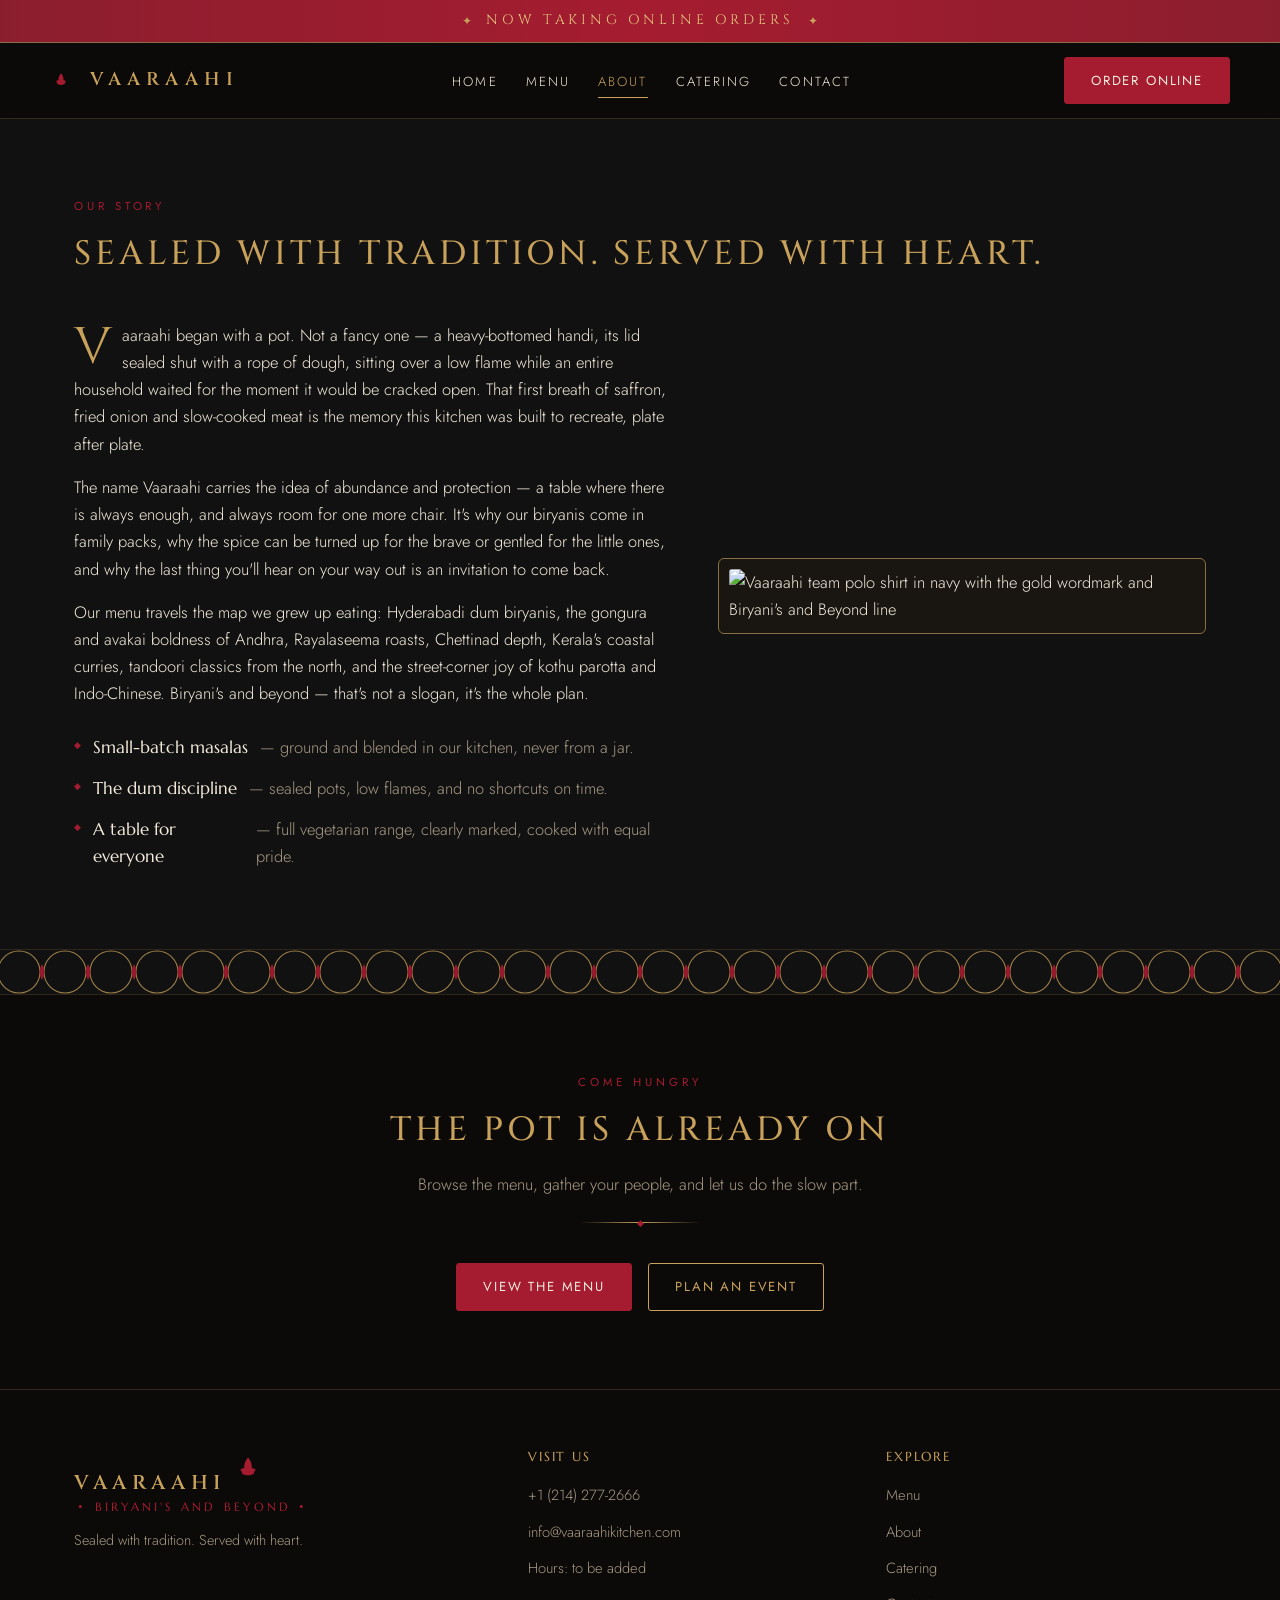
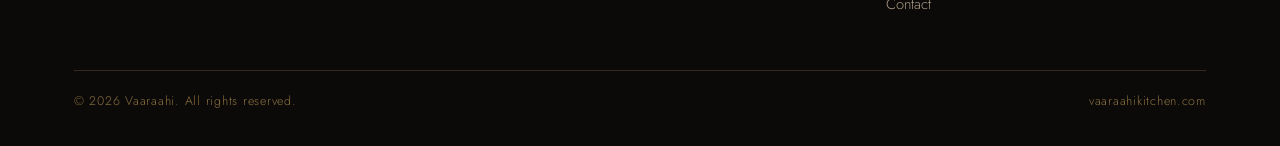
==== about.html @ 6d5eeed3 "Add Toast online ordering, new phone number, and contact map - Point Order Online button, hero CTA a" ====
<!DOCTYPE html>
<html lang="en">
<head>
<meta charset="UTF-8">
<meta name="viewport" content="width=device-width, initial-scale=1.0">
<title>About — Vaaraahi | Biryani's and Beyond</title>
<meta name="description" content="The story behind Vaaraahi — a kitchen built on dum biryani tradition, Andhra flavors, and the belief that no one leaves a good table hungry.">
<link rel="preconnect" href="https://fonts.googleapis.com">
<link rel="preconnect" href="https://fonts.gstatic.com" crossorigin>
<link href="https://fonts.googleapis.com/css2?family=Cinzel:wght@500;600&family=Marcellus&family=Jost:wght@300;400;500&display=swap" rel="stylesheet">
<link rel="stylesheet" href="css/styles.css">
<link rel="icon" href="data:image/svg+xml,%3Csvg xmlns='http://www.w3.org/2000/svg' viewBox='0 0 40 40'%3E%3Crect width='40' height='40' fill='%23111111'/%3E%3Ctext x='20' y='28' text-anchor='middle' fill='%23C8A15A' font-family='Georgia' font-size='24'%3EV%3C/text%3E%3C/svg%3E">
</head>
<body>

<div class="opening-banner" role="status">
  <div class="wrap">
    <span class="ob-mark" aria-hidden="true">&#10022;</span>
    <a class="ob-text" href="https://order.toasttab.com/online/vaaraahi-biryanis-and-beyond-2550-preston-road" target="_blank" rel="noopener">Now Taking Online Orders</a>
    <span class="ob-mark" aria-hidden="true">&#10022;</span>
  </div>
</div>

<header class="site-header">
  <div class="wrap nav">
    <a class="brand wordmark" href="index.html" aria-label="Vaaraahi home">
      <svg class="tri" viewBox="0 0 40 36" aria-hidden="true"><g fill="#A51C30" transform="translate(20,20)">
        <path d="M0,-16 C6,-9 6,-2 0,4 C-6,-2 -6,-9 0,-16Z"/>
        <path d="M-7,-4 C1,-6 6,-1 7,6 C-1,8 -6,3 -7,-4Z" transform="rotate(-52)"/>
        <path d="M7,-4 C-1,-6 -6,-1 -7,6 C1,8 6,3 7,-4Z" transform="rotate(52)"/>
      </g></svg>
      <span class="name">Vaaraahi</span>
    </a>
    <nav aria-label="Main">
      <ul class="nav-links" id="nav-links">
        <li><a href="index.html">Home</a></li>
        <li><a href="menu.html">Menu</a></li>
        <li><a href="about.html" aria-current="page">About</a></li>
        <li><a href="catering.html">Catering</a></li>
        <li><a href="contact.html">Contact</a></li>
      </ul>
    </nav>
    <a class="btn btn-solid order-btn" href="https://order.toasttab.com/online/vaaraahi-biryanis-and-beyond-2550-preston-road" target="_blank" rel="noopener" title="Order online through Toast">Order Online</a>
    <button class="nav-toggle" aria-expanded="false" aria-controls="nav-links" aria-label="Toggle navigation">&#9776;</button>
  </div>
</header>

<main>
  <section class="section about">
    <div class="wrap">
      <p class="eyebrow">Our story</p>
      <h2>Sealed With Tradition. Served With Heart.</h2>
      <div class="about-cols">
        <div>
          <p class="drop">Vaaraahi began with a pot. Not a fancy one — a heavy-bottomed handi, its lid sealed shut with a rope of dough, sitting over a low flame while an entire household waited for the moment it would be cracked open. That first breath of saffron, fried onion and slow-cooked meat is the memory this kitchen was built to recreate, plate after plate.</p>
          <p>The name Vaaraahi carries the idea of abundance and protection — a table where there is always enough, and always room for one more chair. It's why our biryanis come in family packs, why the spice can be turned up for the brave or gentled for the little ones, and why the last thing you'll hear on your way out is an invitation to come back.</p>
          <p>Our menu travels the map we grew up eating: Hyderabadi dum biryanis, the gongura and avakai boldness of Andhra, Rayalaseema roasts, Chettinad depth, Kerala's coastal curries, tandoori classics from the north, and the street-corner joy of kothu parotta and Indo-Chinese. Biryani's and beyond — that's not a slogan, it's the whole plan.</p>
          <ul class="values">
            <li><b>Small-batch masalas</b> — ground and blended in our kitchen, never from a jar.</li>
            <li><b>The dum discipline</b> — sealed pots, low flames, and no shortcuts on time.</li>
            <li><b>A table for everyone</b> — full vegetarian range, clearly marked, cooked with equal pride.</li>
          </ul>
        </div>
        <div class="split-media">
          <img src="assets/team.jpg" alt="Vaaraahi team polo shirt in navy with the gold wordmark and Biryani's and Beyond line">
        </div>
      </div>
    </div>
  </section>

  <div class="lattice" aria-hidden="true"></div>

  <section class="section section-alt center">
    <div class="wrap">
      <p class="eyebrow">Come hungry</p>
      <h2>The Pot Is Already On</h2>
      <p class="lede">Browse the menu, gather your people, and let us do the slow part.</p>
      <div class="gold-rule" aria-hidden="true"></div>
      <div style="margin-top:34px;display:flex;gap:16px;justify-content:center;flex-wrap:wrap">
        <a class="btn btn-solid" href="menu.html">View the Menu</a>
        <a class="btn" href="catering.html">Plan an Event</a>
      </div>
    </div>
  </section>
</main>

<footer class="site-footer">
  <div class="wrap">
    <div class="footer-grid">
      <div>
        <div class="wordmark">
          <span class="name">Vaaraahi</span>
          <svg class="tri" viewBox="0 0 40 36" aria-hidden="true" width="26"><g fill="#A51C30" transform="translate(20,20)">
            <path d="M0,-16 C6,-9 6,-2 0,4 C-6,-2 -6,-9 0,-16Z"/>
            <path d="M-7,-4 C1,-6 6,-1 7,6 C-1,8 -6,3 -7,-4Z" transform="rotate(-52)"/>
            <path d="M7,-4 C-1,-6 -6,-1 -7,6 C1,8 6,3 7,-4Z" transform="rotate(52)"/>
          </g></svg>
          <div class="tag">Biryani's and Beyond</div>
        </div>
        <p class="tagline-sm">Sealed with tradition. Served with heart.</p>
      </div>
      <div>
        <h4>Visit Us</h4>
        <ul>
          <li><a href="tel:+12142772666">+1 (214) 277-2666</a></li>
          <li><a href="mailto:info@vaaraahikitchen.com">info@vaaraahikitchen.com</a></li>
          <li><span>Hours: to be added</span></li>
        </ul>
      </div>
      <div>
        <h4>Explore</h4>
        <ul>
          <li><a href="menu.html">Menu</a></li>
          <li><a href="about.html">About</a></li>
          <li><a href="catering.html">Catering</a></li>
          <li><a href="contact.html">Contact</a></li>
        </ul>
      </div>
    </div>
    <div class="footer-base">
      <span>&copy; 2026 Vaaraahi. All rights reserved.</span>
      <span>vaaraahikitchen.com</span>
    </div>
  </div>
</footer>

<script src="js/data.js"></script>
<script src="js/images.js"></script>
<script src="js/app.js"></script>
</body>
</html>
---- css/styles.css ----
/* ============================================================
   VAARAAHI — Biryani's and Beyond
   Theme drawn from brand signage:
   Gold #C8A15A · Burgundy #A51C30 · Black #111111
   Display: Cinzel · Names: Marcellus · Body/UI: Jost
   ============================================================ */

:root {
  --black:      #111111;
  --black-deep: #0c0a08;
  --panel:      #191511;
  --panel-2:    #201a14;
  --line:       #33291d;
  --gold:       #C8A15A;
  --gold-hi:    #E4C77F;
  --gold-dim:   #8a7040;
  --burgundy:   #A51C30;
  --burgundy-2: #8B1E2D;
  --cream:      #F3EADB;
  --muted:      #A79A85;
  --veg:        #2e8b40;
  --nonveg:     #a3341f;
  --radius:     10px;
  --wrap:       1180px;
  --font-display: "Cinzel", "Times New Roman", serif;
  --font-name:    "Marcellus", Georgia, serif;
  --font-body:    "Jost", "Segoe UI", sans-serif;
}

* { margin: 0; padding: 0; box-sizing: border-box; }
html { scroll-behavior: smooth; }
@media (prefers-reduced-motion: reduce) {
  html { scroll-behavior: auto; }
  *, *::before, *::after { animation: none !important; transition: none !important; }
}

body {
  background: var(--black);
  color: var(--cream);
  font-family: var(--font-body);
  font-weight: 300;
  line-height: 1.65;
  font-size: 16.5px;
  -webkit-font-smoothing: antialiased;
}

img { display: block; max-width: 100%; }
a { color: var(--gold); text-decoration: none; }
a:focus-visible, button:focus-visible, input:focus-visible {
  outline: 2px solid var(--gold-hi); outline-offset: 3px;
}

.wrap { max-width: var(--wrap); margin: 0 auto; padding: 0 24px; }

/* ---------- Lattice band (from the door signage) ---------- */
.lattice {
  height: 46px;
  background-color: transparent;
  background-image: url("data:image/svg+xml,%3Csvg xmlns='http://www.w3.org/2000/svg' width='92' height='46' viewBox='0 0 92 46'%3E%3Cg fill='none' stroke='%23C8A15A' stroke-width='1.1' opacity='0.85'%3E%3Ccircle cx='23' cy='23' r='21'/%3E%3Ccircle cx='69' cy='23' r='21'/%3E%3Ccircle cx='-23' cy='23' r='21'/%3E%3Ccircle cx='115' cy='23' r='21'/%3E%3C/g%3E%3Cg fill='%23A51C30'%3E%3Cpath d='M46 15 q5 8 0 16 q-5 -8 0 -16z'/%3E%3Cpath d='M0 15 q5 8 0 16 q-5 -8 0 -16z'/%3E%3Cpath d='M92 15 q5 8 0 16 q-5 -8 0 -16z'/%3E%3C/g%3E%3C/svg%3E");
  background-repeat: repeat-x;
  background-position: center;
  border-top: 1px solid var(--line);
  border-bottom: 1px solid var(--line);
  opacity: 0.9;
}

/* ---------- Wordmark ---------- */
.wordmark { text-align: center; }
.wordmark .name {
  font-family: var(--font-display);
  font-weight: 600;
  letter-spacing: 0.34em;
  text-indent: 0.34em; /* balance tracking */
  color: var(--gold);
  text-transform: uppercase;
}
.wordmark .tri { margin: 6px auto 4px; width: 34px; }
.wordmark .tag {
  color: var(--burgundy);
  font-family: var(--font-name);
  letter-spacing: 0.28em;
  text-indent: 0.28em;
  text-transform: uppercase;
  font-size: 0.72rem;
}
.wordmark .tag::before, .wordmark .tag::after { content: " \2022  "; color: var(--burgundy); }

/* ---------- Opening soon banner ---------- */
.opening-banner {
  background: linear-gradient(90deg, var(--burgundy-2), var(--burgundy) 50%, var(--burgundy-2));
  border-bottom: 1px solid var(--gold-dim);
}
.opening-banner .wrap {
  display: flex; align-items: center; justify-content: center; gap: 14px;
  padding-top: 9px; padding-bottom: 9px;
}
.opening-banner .ob-text {
  font-family: var(--font-display);
  font-size: 0.86rem; letter-spacing: 0.28em; text-transform: uppercase;
  color: var(--gold-hi);
}
.opening-banner .ob-mark { color: var(--gold); font-size: 0.78rem; line-height: 1; }
a.ob-text { color: var(--gold-hi); border-bottom: 1px solid transparent; transition: color .2s, border-color .2s; }
a.ob-text:hover { color: #fff; border-bottom-color: var(--gold); }
@media (max-width: 760px) {
  .opening-banner .ob-text { font-size: 0.72rem; letter-spacing: 0.18em; }
  .opening-banner .wrap { gap: 10px; }
}

/* ---------- Header ---------- */
.site-header {
  position: sticky; top: 0; z-index: 50;
  background: rgba(12, 10, 8, 0.92);
  backdrop-filter: blur(10px);
  border-bottom: 1px solid var(--line);
}
.nav {
  display: flex; align-items: center; justify-content: space-between;
  padding: 14px 0; gap: 18px;
}
.nav .brand { display: flex; align-items: center; gap: 12px; }
.nav .brand .name { font-size: 1.15rem; }
.nav .brand .tri { width: 22px; margin: 0; }
.nav-links { display: flex; align-items: center; gap: 28px; list-style: none; }
.nav-links a {
  color: var(--cream); font-size: 0.82rem; letter-spacing: 0.16em;
  text-transform: uppercase; padding: 6px 0;
  border-bottom: 1px solid transparent; transition: color .2s, border-color .2s;
}
.nav-links a:hover { color: var(--gold-hi); }
.nav-links a[aria-current="page"] { color: var(--gold); border-bottom-color: var(--gold); }
.btn {
  display: inline-block; font-family: var(--font-body); font-weight: 400;
  font-size: 0.82rem; letter-spacing: 0.14em; text-transform: uppercase;
  padding: 12px 26px; border-radius: 3px; cursor: pointer;
  transition: background .2s, color .2s, border-color .2s;
  border: 1px solid var(--gold); background: transparent; color: var(--gold);
}
.btn:hover { background: var(--gold); color: var(--black-deep); }
.btn-solid { background: var(--burgundy); border-color: var(--burgundy); color: var(--cream); }
.btn-solid:hover { background: var(--burgundy-2); border-color: var(--burgundy-2); color: var(--cream); }
.nav-toggle {
  display: none; background: none; border: 1px solid var(--line);
  color: var(--gold); font-size: 1.3rem; line-height: 1;
  padding: 8px 12px; border-radius: 4px; cursor: pointer;
}

/* ---------- Hero (frosted door) ---------- */
.hero {
  position: relative; overflow: hidden;
  background:
    radial-gradient(60% 55% at 30% 20%, rgba(200,140,60,0.20), transparent 65%),
    radial-gradient(55% 50% at 75% 65%, rgba(200,120,50,0.14), transparent 60%),
    radial-gradient(40% 40% at 55% 30%, rgba(255,190,110,0.10), transparent 70%),
    linear-gradient(180deg, #171310 0%, #0e0b09 100%);
}
.hero::before { /* faint hanging-lamp glow dots */
  content: ""; position: absolute; inset: 0;
  background:
    radial-gradient(45px 45px at 22% 12%, rgba(255,200,120,0.28), transparent 70%),
    radial-gradient(35px 35px at 78% 16%, rgba(255,200,120,0.22), transparent 70%),
    radial-gradient(30px 30px at 55% 8%, rgba(255,200,120,0.18), transparent 70%);
  pointer-events: none;
}
.hero-inner {
  position: relative; text-align: center;
  padding: 96px 24px 84px;
}
.hero .glass {
  max-width: 760px; margin: 0 auto; padding: 56px 36px 48px;
  background: rgba(28, 22, 16, 0.42);
  border: 1px solid rgba(200, 161, 90, 0.35);
  border-radius: 6px;
  backdrop-filter: blur(4px);
  box-shadow: 0 30px 80px rgba(0,0,0,0.55);
  animation: heroRise 0.9s ease both;
}
@keyframes heroRise { from { opacity: 0; transform: translateY(18px); } to { opacity: 1; transform: none; } }
.hero .name { font-size: clamp(2.2rem, 6vw, 3.8rem); }
.hero .tag { font-size: clamp(0.7rem, 1.6vw, 0.9rem); margin-top: 2px; }
.hero .tagline {
  margin: 26px auto 8px; max-width: 460px;
  font-family: var(--font-name); font-size: 1.15rem; color: var(--cream);
  letter-spacing: 0.04em;
}
.hero .cuisine-pill {
  display: inline-block; margin-top: 20px; padding: 8px 30px;
  border: 1px solid var(--burgundy); border-radius: 40px;
  font-family: var(--font-name); letter-spacing: 0.3em; text-indent: 0.3em;
  text-transform: uppercase; font-size: 0.75rem; color: var(--cream);
}
.hero .cta-row { margin-top: 34px; display: flex; gap: 16px; justify-content: center; flex-wrap: wrap; }

/* ---------- Sections ---------- */
.section { padding: 78px 0; }
.section-tight { padding: 56px 0; }
.section-alt { background: var(--black-deep); }
.eyebrow {
  font-size: 0.72rem; letter-spacing: 0.34em; text-transform: uppercase;
  color: var(--burgundy); font-weight: 400; margin-bottom: 10px;
}
.section h2 {
  font-family: var(--font-display); font-weight: 500; color: var(--gold);
  font-size: clamp(1.5rem, 3.4vw, 2.1rem); letter-spacing: 0.12em;
  text-transform: uppercase; margin-bottom: 14px;
}
.section .lede { max-width: 640px; color: var(--muted); }
.center { text-align: center; }
.center .lede { margin: 0 auto; }
.gold-rule {
  width: 120px; height: 13px; margin: 18px auto 0; position: relative;
}
.gold-rule::before {
  content: ""; position: absolute; left: 0; right: 0; top: 6px;
  height: 1px; background: linear-gradient(90deg, transparent, var(--gold), transparent);
}
.gold-rule::after {
  content: "\25C6"; position: absolute; left: 50%; top: 0; transform: translateX(-50%);
  color: var(--burgundy); font-size: 9px; background: inherit; padding: 0 8px;
}

/* ---------- Signature dishes (home) ---------- */
.dish-grid {
  margin-top: 44px; display: grid; gap: 26px;
  grid-template-columns: repeat(auto-fit, minmax(240px, 1fr));
}
.dish-card {
  background: var(--panel); border: 1px solid var(--line); border-radius: var(--radius);
  overflow: hidden; transition: transform .25s ease, border-color .25s ease;
}
.dish-card:hover { transform: translateY(-5px); border-color: var(--gold-dim); }
.dish-card .ph { aspect-ratio: 4 / 3; overflow: hidden; background: #1b150f; }
.dish-card .ph img { width: 100%; height: 100%; object-fit: cover; }
.dish-card .body { padding: 18px 20px 20px; }
.dish-card h3 { font-family: var(--font-name); font-weight: 400; font-size: 1.08rem; color: var(--cream); }
.dish-card .desc { color: var(--muted); font-size: 0.9rem; margin-top: 6px; }
.dish-card .price { color: var(--gold); font-family: var(--font-name); margin-top: 10px; }

/* ---------- Feature strip (home) ---------- */
.features { display: grid; gap: 26px; grid-template-columns: repeat(auto-fit, minmax(230px, 1fr)); margin-top: 40px; }
.feature { border: 1px solid var(--line); border-radius: var(--radius); padding: 26px 24px; background: var(--panel); }
.feature .glyph { color: var(--burgundy); font-size: 1.3rem; margin-bottom: 10px; }
.feature h3 { font-family: var(--font-name); font-weight: 400; color: var(--gold); font-size: 1.02rem; letter-spacing: 0.06em; }
.feature p { color: var(--muted); font-size: 0.92rem; margin-top: 8px; }

/* ---------- Menu page ---------- */
.menu-hero { padding: 56px 0 34px; text-align: center; }
.menu-controls {
  position: sticky; top: 64px; z-index: 40;
  background: rgba(12,10,8,0.94); backdrop-filter: blur(8px);
  border-top: 1px solid var(--line); border-bottom: 1px solid var(--line);
  padding: 14px 0;
}
.controls-row { display: flex; gap: 14px; align-items: center; flex-wrap: wrap; }
.search-box { position: relative; flex: 1 1 260px; max-width: 380px; }
.search-box input {
  width: 100%; padding: 11px 16px 11px 40px;
  background: var(--panel); color: var(--cream);
  border: 1px solid var(--line); border-radius: 40px;
  font-family: var(--font-body); font-size: 0.95rem;
}
.search-box input::placeholder { color: var(--muted); }
.search-box .icon { position: absolute; left: 15px; top: 50%; transform: translateY(-50%); color: var(--gold-dim); }
/* Category pills: own full-width row, wrapping so every category is visible */
.cat-scroller {
  display: flex; flex-wrap: wrap; gap: 8px;
  flex: 1 1 100%; width: 100%;
  padding: 12px 2px 2px; margin-top: 4px;
  border-top: 1px solid var(--line);
}
.cat-pill {
  flex: 0 0 auto; padding: 8px 16px; border-radius: 40px; cursor: pointer;
  background: transparent; border: 1px solid var(--line); color: var(--muted);
  font-family: var(--font-body); font-size: 0.8rem; letter-spacing: 0.05em;
  transition: all .2s;
}
.cat-pill:hover { color: var(--gold-hi); border-color: var(--gold-dim); }
.cat-pill.active { background: var(--gold); border-color: var(--gold); color: var(--black-deep); font-weight: 500; }

.menu-section { padding: 40px 0 10px; }
.menu-section h2 { margin-bottom: 4px; }
.menu-section .count { color: var(--muted); font-size: 0.82rem; letter-spacing: 0.08em; }
.menu-grid {
  margin-top: 24px; display: grid; gap: 20px;
  grid-template-columns: repeat(auto-fill, minmax(255px, 1fr));
}
.menu-card {
  background: var(--panel); border: 1px solid var(--line); border-radius: var(--radius);
  overflow: hidden; display: flex; flex-direction: column;
  transition: transform .2s ease, border-color .2s ease;
}
.menu-card:hover { transform: translateY(-4px); border-color: var(--gold-dim); }
.menu-card .ph { aspect-ratio: 16 / 10; overflow: hidden; background: #1b150f; position: relative; }
.menu-card .ph img { width: 100%; height: 100%; object-fit: cover; }
.menu-card .body { padding: 14px 16px 16px; display: flex; flex-direction: column; gap: 6px; flex: 1; }
.menu-card .toprow { display: flex; align-items: flex-start; gap: 8px; }
.menu-card h3 {
  font-family: var(--font-name); font-weight: 400;
  font-size: 1rem; line-height: 1.35; color: var(--cream); flex: 1;
}
.menu-card .prices { margin-top: auto; padding-top: 8px; display: flex; gap: 14px; align-items: baseline; flex-wrap: wrap; }
.menu-card .price { color: var(--gold); font-family: var(--font-name); font-size: 1.05rem; }
.menu-card .fam {
  color: var(--muted); font-size: 0.78rem; letter-spacing: 0.04em;
}
.menu-card .fam b { color: var(--gold-hi); font-weight: 500; }

/* Veg / non-veg mark (Indian menu convention) */
.diet {
  flex: 0 0 auto; width: 15px; height: 15px; margin-top: 3px;
  border: 1.6px solid; border-radius: 2px; position: relative;
}
.diet::after {
  content: ""; position: absolute; inset: 0; margin: auto;
}
.diet.veg { border-color: var(--veg); }
.diet.veg::after { width: 7px; height: 7px; border-radius: 50%; background: var(--veg); }
.diet.nonveg { border-color: var(--nonveg); }
.diet.nonveg::after {
  width: 0; height: 0; background: none;
  border-left: 4.5px solid transparent; border-right: 4.5px solid transparent;
  border-bottom: 7.5px solid var(--nonveg);
}

.no-results { text-align: center; color: var(--muted); padding: 70px 0; }
.no-results .name { font-family: var(--font-name); color: var(--gold); font-size: 1.1rem; margin-bottom: 6px; }

.menu-note {
  margin: 40px auto 0; max-width: 720px; text-align: center;
  color: var(--muted); font-size: 0.85rem; border-top: 1px solid var(--line); padding-top: 22px;
}

/* ---------- About page ---------- */
.about-cols { display: grid; gap: 48px; grid-template-columns: 1.1fr 0.9fr; align-items: center; margin-top: 40px; }
.about-cols .visual {
  border: 1px solid var(--gold-dim); border-radius: 6px; padding: 14px; background: var(--panel);
}
.about-cols .visual .inner {
  border: 1px solid var(--line); border-radius: 4px; aspect-ratio: 4/5;
  background:
    radial-gradient(50% 40% at 50% 30%, rgba(200,140,60,0.22), transparent 70%),
    linear-gradient(180deg, #1c1610, #0f0c09);
  display: flex; align-items: center; justify-content: center;
}
.about p + p { margin-top: 16px; }
.about .drop::first-letter {
  font-family: var(--font-display); color: var(--gold); font-size: 3.1em;
  float: left; line-height: 0.85; padding-right: 10px; padding-top: 4px;
}
.values { margin-top: 26px; display: grid; gap: 14px; }
.values li { list-style: none; display: flex; gap: 12px; color: var(--muted); }
.values li::before { content: "\25C6"; color: var(--burgundy); font-size: 9px; line-height: 2.4; }
.values li b { color: var(--cream); font-weight: 400; font-family: var(--font-name); }

/* ---------- Catering page ---------- */
.cater-grid { display: grid; gap: 26px; grid-template-columns: repeat(auto-fit, minmax(260px, 1fr)); margin-top: 44px; }
.cater-card {
  background: var(--panel); border: 1px solid var(--line); border-radius: var(--radius);
  padding: 30px 28px; display: flex; flex-direction: column;
}
.cater-card .occ { color: var(--burgundy); font-size: 0.72rem; letter-spacing: 0.3em; text-transform: uppercase; }
.cater-card h3 { font-family: var(--font-name); font-weight: 400; color: var(--gold); font-size: 1.25rem; margin-top: 8px; }
.cater-card p { color: var(--muted); font-size: 0.93rem; margin-top: 10px; }
.cater-card ul { margin: 16px 0 22px; padding: 0; }
.cater-card li { list-style: none; color: var(--cream); font-size: 0.92rem; padding: 7px 0; border-bottom: 1px dashed var(--line); }
.cater-card li:last-child { border-bottom: 0; }
.cater-card .btn { margin-top: auto; align-self: flex-start; }
.steps { margin-top: 50px; display: grid; gap: 22px; grid-template-columns: repeat(auto-fit, minmax(210px, 1fr)); }
.step { border-top: 2px solid var(--gold-dim); padding-top: 16px; }
.step .k { font-family: var(--font-display); color: var(--burgundy); font-size: 0.85rem; letter-spacing: 0.2em; }
.step h3 { font-family: var(--font-name); font-weight: 400; color: var(--cream); margin-top: 6px; font-size: 1.02rem; }
.step p { color: var(--muted); font-size: 0.9rem; margin-top: 6px; }

/* ---------- Contact page ---------- */
.contact-grid { display: grid; gap: 26px; grid-template-columns: repeat(auto-fit, minmax(250px, 1fr)); margin-top: 44px; }
.contact-card {
  background: var(--panel); border: 1px solid var(--line); border-radius: var(--radius);
  padding: 30px 28px; text-align: center;
}
.contact-card .glyph { color: var(--burgundy); font-size: 1.5rem; }
.contact-card h3 { font-family: var(--font-name); font-weight: 400; color: var(--gold); margin-top: 10px; letter-spacing: 0.08em; }
.contact-card p { color: var(--muted); margin-top: 8px; font-size: 0.95rem; }
.placeholder {
  display: inline-block; margin-top: 6px; padding: 3px 10px; border-radius: 4px;
  background: rgba(165, 28, 48, 0.12); border: 1px dashed var(--burgundy);
  color: var(--cream); font-size: 0.85rem;
}
.hours-table { width: 100%; margin-top: 14px; border-collapse: collapse; }
.hours-table td { padding: 8px 4px; color: var(--muted); font-size: 0.92rem; border-bottom: 1px dashed var(--line); }
.hours-table td:last-child { text-align: right; color: var(--cream); }
.map-frame {
  margin-top: 40px; border: 1px solid var(--line); border-radius: var(--radius);
  aspect-ratio: 21 / 9; background: var(--panel);
  overflow: hidden; padding: 0;
}
.map-frame iframe { display: block; width: 100%; height: 100%; border: 0; filter: saturate(.9) contrast(1.02); }
@media (max-width: 700px) { .map-frame { aspect-ratio: 4 / 3; } }

/* contact card links */
.phone-link {
  display: inline-block; margin-top: 10px;
  font-family: var(--font-name); font-size: 1.05rem;
  color: var(--gold-hi); text-decoration: none; letter-spacing: .03em;
  border-bottom: 1px solid var(--gold-dim); padding-bottom: 2px;
}
.phone-link:hover { color: var(--cream); border-color: var(--gold); }
.btn.ghost {
  background: transparent; color: var(--gold-hi);
  border: 1px solid var(--gold-dim); font-size: .82rem; padding: 9px 18px;
}
.btn.ghost:hover { background: var(--gold); color: var(--black-deep); border-color: var(--gold); }
.site-footer a { color: inherit; text-decoration: none; }
.site-footer a:hover { color: var(--gold-hi); }

/* ---------- Footer ---------- */
.site-footer { background: var(--black-deep); border-top: 1px solid var(--line); padding: 56px 0 34px; }
.footer-grid { display: grid; gap: 38px; grid-template-columns: 1.3fr 1fr 1fr; }
.site-footer .wordmark { text-align: left; }
.site-footer .wordmark .name { font-size: 1.25rem; letter-spacing: 0.28em; text-indent: 0; }
.site-footer .wordmark .tri { margin: 8px 0 4px; }
.site-footer .tagline-sm { color: var(--muted); font-size: 0.9rem; margin-top: 12px; max-width: 280px; }
.site-footer h4 { font-family: var(--font-name); font-weight: 400; color: var(--gold); letter-spacing: 0.14em; text-transform: uppercase; font-size: 0.82rem; margin-bottom: 14px; }
.site-footer ul { list-style: none; }
.site-footer li { margin-bottom: 9px; }
.site-footer li a, .site-footer li span { color: var(--muted); font-size: 0.92rem; }
.site-footer li a:hover { color: var(--gold-hi); }
.footer-base {
  margin-top: 44px; padding-top: 20px; border-top: 1px solid var(--line);
  display: flex; justify-content: space-between; gap: 14px; flex-wrap: wrap;
  color: var(--gold-dim); font-size: 0.78rem; letter-spacing: 0.06em;
}

/* ---------- Responsive ---------- */
@media (max-width: 900px) {
  .about-cols { grid-template-columns: 1fr; }
  .footer-grid { grid-template-columns: 1fr 1fr; }
}
@media (max-width: 760px) {
  .nav-toggle { display: block; }
  .nav-links {
    display: none; position: absolute; left: 0; right: 0; top: 100%;
    flex-direction: column; gap: 0; background: rgba(12,10,8,0.98);
    border-bottom: 1px solid var(--line); padding: 10px 24px 18px;
  }
  .nav-links.open { display: flex; }
  .nav-links li { width: 100%; }
  .nav-links a { display: block; padding: 12px 0; border-bottom: 1px solid var(--line); }
  .nav .order-btn { padding: 9px 12px; font-size: 0.68rem; letter-spacing: 0.06em; white-space: nowrap; }
  .nav .brand .name { font-size: 1rem; }
  .menu-controls { top: 61px; }
  .footer-grid { grid-template-columns: 1fr; }
  .footer-base { justify-content: center; text-align: center; }
}

/* ============================================================
   ADDITIONS — real photography + list view
   ============================================================ */

/* ---------- Photo hero (storefront at dusk) ---------- */
.hero-photo { position: relative; overflow: hidden; }
.hero-photo .shot {
  position: absolute; inset: 0; width: 100%; height: 100%;
  object-fit: cover; object-position: center 55%;
}
.hero-photo::after {
  content: ""; position: absolute; inset: 0;
  background:
    linear-gradient(180deg, rgba(10,8,6,0.82) 0%, rgba(10,8,6,0.55) 42%, rgba(10,8,6,0.92) 100%),
    radial-gradient(70% 60% at 50% 45%, rgba(0,0,0,0.15), rgba(10,8,6,0.7));
}
.hero-photo .hero-inner { position: relative; z-index: 2; padding: 108px 24px 96px; }
.hero-photo .glass { background: rgba(14, 11, 8, 0.55); }

/* ---------- Storefront / entrance blocks ---------- */
.shot-band { position: relative; }
.shot-band img { width: 100%; height: clamp(240px, 44vw, 460px); object-fit: cover; }
.shot-caption {
  position: absolute; left: 0; right: 0; bottom: 0; padding: 26px 24px 20px;
  background: linear-gradient(180deg, transparent, rgba(10,8,6,0.9));
  color: var(--cream); font-family: var(--font-name); letter-spacing: 0.06em;
  text-align: center; font-size: 0.98rem;
}

.split { display: grid; gap: 40px; grid-template-columns: 1fr 1fr; align-items: center; }
.split.reverse .split-media { order: 2; }
.split-media {
  border: 1px solid var(--gold-dim); border-radius: 6px; padding: 10px; background: var(--panel);
}
.split-media img { width: 100%; border-radius: 3px; display: block; }
.split-copy h2 { text-align: left; }
.split-copy .lede { margin: 0; }
@media (max-width: 860px) {
  .split { grid-template-columns: 1fr; }
  .split.reverse .split-media { order: 0; }
}

/* ---------- View toggle ---------- */
.view-toggle { display: flex; gap: 8px; align-items: center; }
.view-toggle .label {
  color: var(--muted); font-size: 0.72rem; letter-spacing: 0.2em; text-transform: uppercase;
  margin-right: 2px;
}

/* ---------- List view ---------- */
.menu-list { list-style: none; margin-top: 20px; padding: 0; column-gap: 54px; }
@media (min-width: 900px) { .menu-list { column-count: 2; } }
.menu-row {
  display: flex; align-items: baseline; gap: 10px;
  padding: 11px 2px; border-bottom: 1px solid var(--line);
  break-inside: avoid;
}
.menu-row .diet { margin-top: 0; align-self: center; }
.menu-row .row-name {
  font-family: var(--font-name); font-weight: 400; color: var(--cream);
  font-size: 1rem; line-height: 1.35;
}
.menu-row .leader {
  flex: 1 1 auto; min-width: 18px; align-self: flex-end; margin-bottom: 5px;
  border-bottom: 1px dotted var(--gold-dim); opacity: 0.55;
}
.menu-row .row-price {
  font-family: var(--font-name); color: var(--gold); font-size: 1rem; white-space: nowrap;
}
.menu-row .row-price .sz {
  color: var(--muted); font-family: var(--font-body); font-size: 0.7rem;
  letter-spacing: 0.14em; text-transform: uppercase; margin: 0 3px 0 8px;
}
.menu-row:hover .row-name { color: var(--gold-hi); }

/* ---- photo spread band ---- */
.spread-band{display:grid;grid-template-columns:repeat(3,1fr);gap:10px;max-width:1100px;margin:26px auto 10px;padding:0 20px}
.spread-band img{width:100%;height:190px;object-fit:cover;border-radius:10px;border:1px solid rgba(200,161,90,.35);filter:saturate(1.04) contrast(1.02)}
@media(max-width:720px){.spread-band{grid-template-columns:1fr 1fr}.spread-band img:last-child{display:none}}

/* unify photo thumbs with the dark theme */
.menu-card img,.dish-card .ph img{filter:saturate(1.05) contrast(1.03)}


/* ---- category pills: narrow screens keep a swipeable single row ---- */
@media (max-width: 760px) {
  .cat-scroller {
    flex-wrap: nowrap; overflow-x: auto; overscroll-behavior-x: contain;
    scrollbar-width: thin; -webkit-overflow-scrolling: touch;
    scroll-snap-type: x proximity;
    /* fade the right edge so it reads as "more to the right" */
    -webkit-mask-image: linear-gradient(to right, #000 0, #000 88%, transparent 100%);
            mask-image: linear-gradient(to right, #000 0, #000 88%, transparent 100%);
  }
  .cat-scroller .cat-pill { scroll-snap-align: start; }
  .cat-scroller.at-end { -webkit-mask-image: none; mask-image: none; }
}
.cat-scroller::-webkit-scrollbar { height: 6px; }
.cat-scroller::-webkit-scrollbar-thumb { background: var(--gold-dim); border-radius: 3px; }
.cat-scroller::-webkit-scrollbar-track { background: transparent; }

/* keep the sticky bar from eating the screen on short viewports */
@media (max-height: 620px) {
  .menu-controls { position: static; }
}

/* clear the sticky header + controls when jumping to a category */
.menu-section { scroll-margin-top: 190px; }
@media (max-width: 760px) { .menu-section { scroll-margin-top: 150px; } }
@media (max-height: 620px) { .menu-section { scroll-margin-top: 20px; } }


/* ---------- Map embed (contact) ---------- */
.map-embed {
  margin-top: 28px; border: 1px solid var(--line); border-radius: 10px;
  overflow: hidden; line-height: 0; background: var(--black-deep);
}
.map-embed iframe { width: 100%; height: 380px; border: 0; display: block; filter: saturate(0.85); }
@media (max-width: 760px) { .map-embed iframe { height: 280px; } }
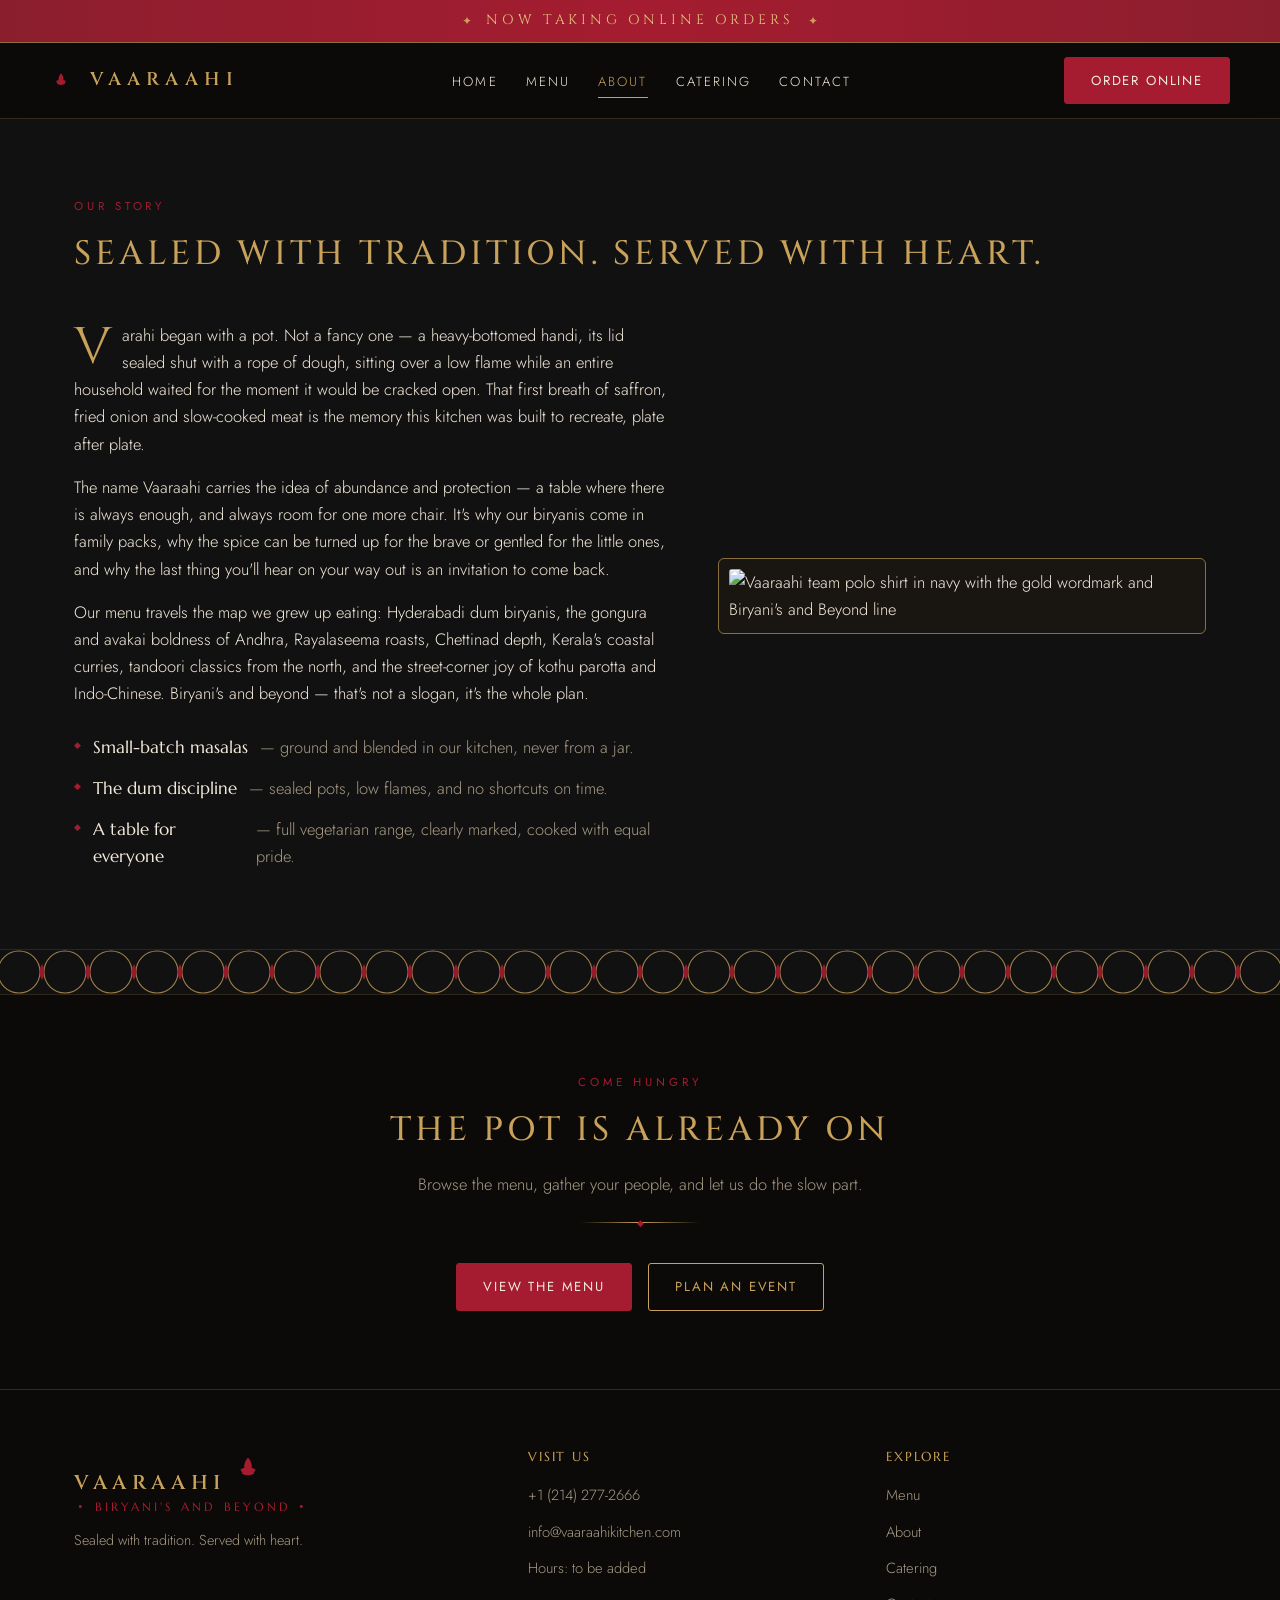
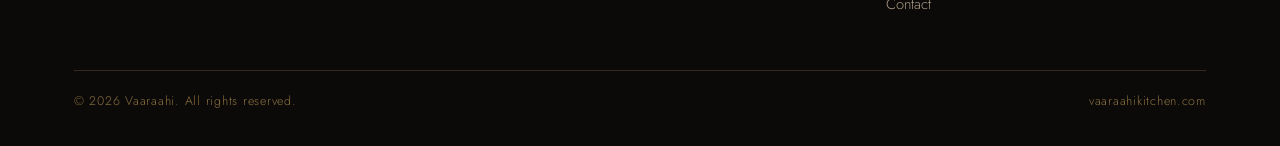
==== commit 8b1ce235: "added search cansole" ====
--- a/about.html
+++ b/about.html
@@ -52,7 +52,7 @@
       <h2>Sealed With Tradition. Served With Heart.</h2>
       <div class="about-cols">
         <div>
-          <p class="drop">Vaaraahi began with a pot. Not a fancy one — a heavy-bottomed handi, its lid sealed shut with a rope of dough, sitting over a low flame while an entire household waited for the moment it would be cracked open. That first breath of saffron, fried onion and slow-cooked meat is the memory this kitchen was built to recreate, plate after plate.</p>
+          <p class="drop">Varahi began with a pot. Not a fancy one — a heavy-bottomed handi, its lid sealed shut with a rope of dough, sitting over a low flame while an entire household waited for the moment it would be cracked open. That first breath of saffron, fried onion and slow-cooked meat is the memory this kitchen was built to recreate, plate after plate.</p>
           <p>The name Vaaraahi carries the idea of abundance and protection — a table where there is always enough, and always room for one more chair. It's why our biryanis come in family packs, why the spice can be turned up for the brave or gentled for the little ones, and why the last thing you'll hear on your way out is an invitation to come back.</p>
           <p>Our menu travels the map we grew up eating: Hyderabadi dum biryanis, the gongura and avakai boldness of Andhra, Rayalaseema roasts, Chettinad depth, Kerala's coastal curries, tandoori classics from the north, and the street-corner joy of kothu parotta and Indo-Chinese. Biryani's and beyond — that's not a slogan, it's the whole plan.</p>
           <ul class="values">
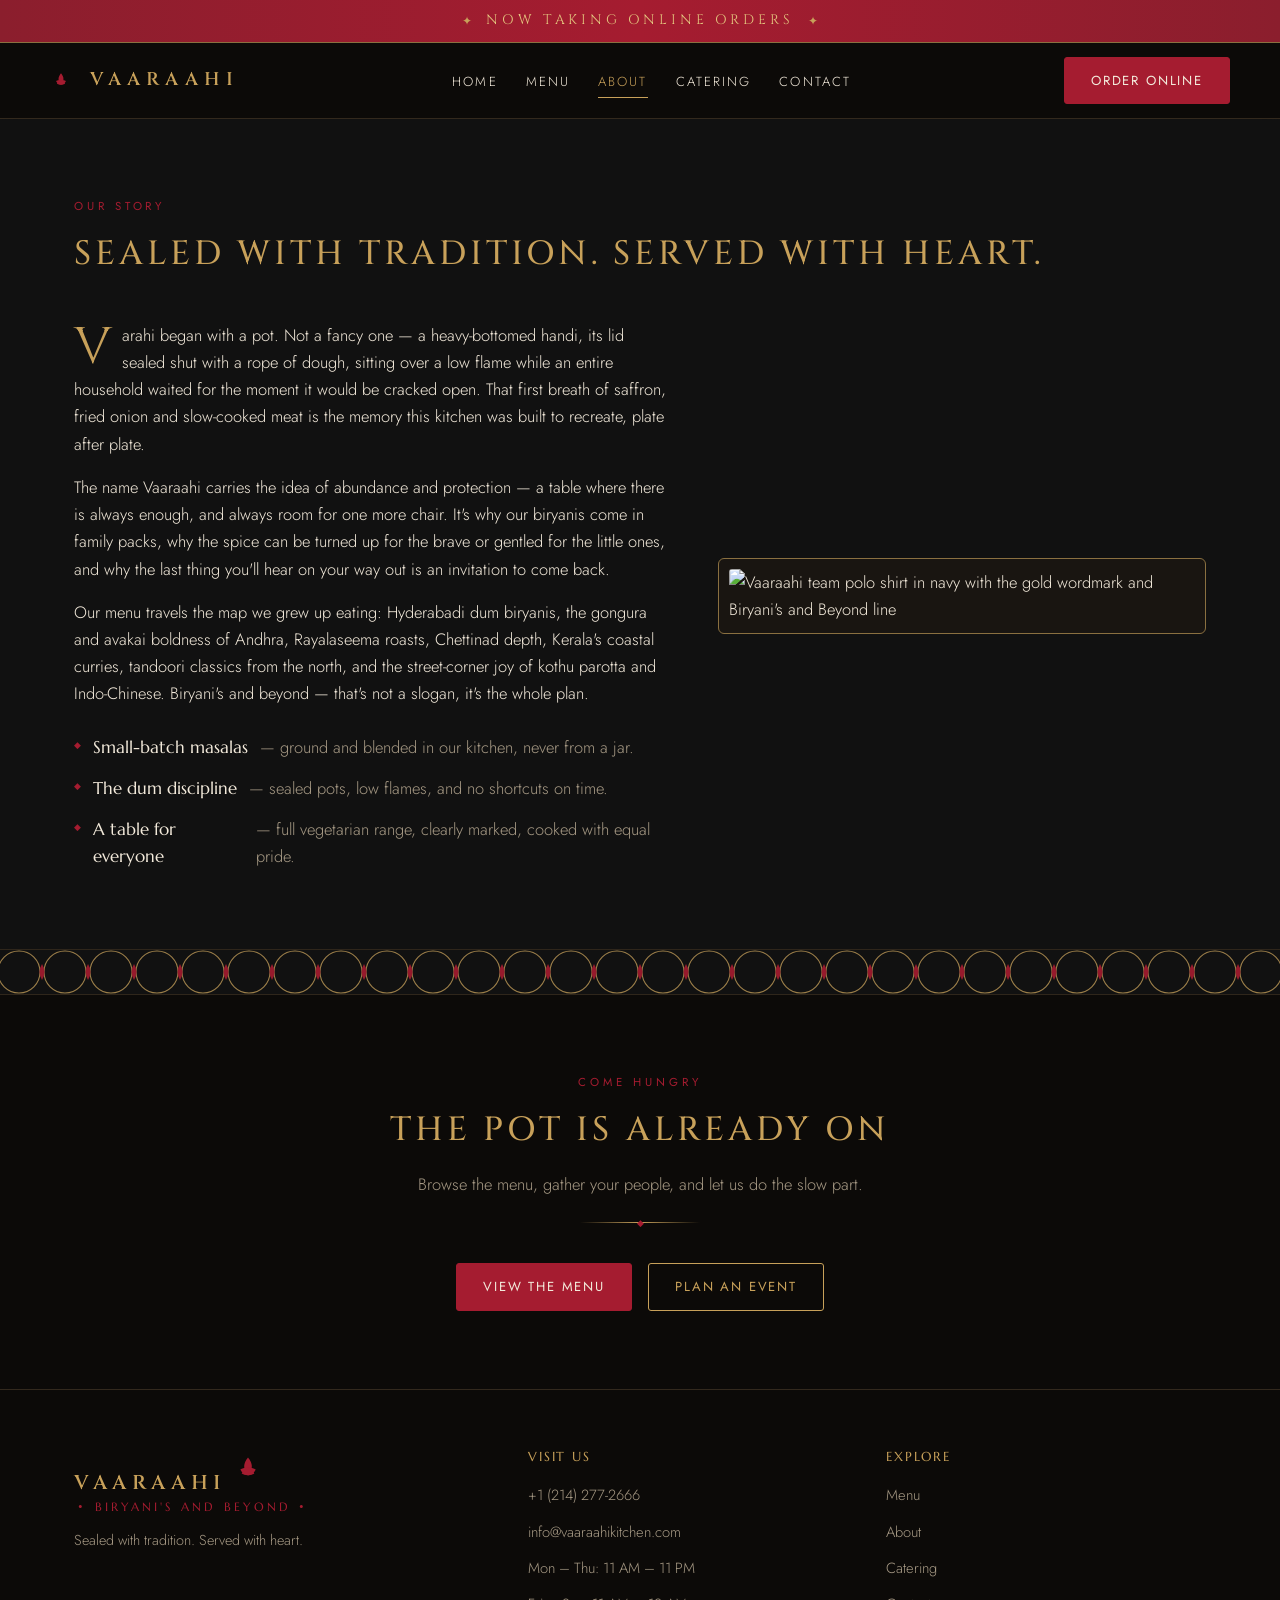
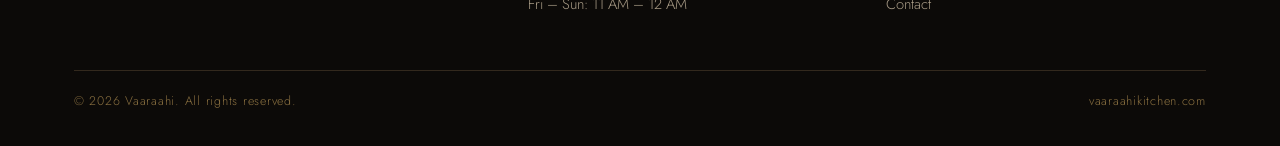
==== commit 853e92c7: "Add opening hours to contact page, footers and JSON-LD Mon-Thu 11 AM-11 PM, Fri-Sun 11 AM-12 AM, mat" ====
--- a/about.html
+++ b/about.html
@@ -104,7 +104,8 @@
         <ul>
           <li><a href="tel:+12142772666">+1 (214) 277-2666</a></li>
           <li><a href="mailto:info@vaaraahikitchen.com">info@vaaraahikitchen.com</a></li>
-          <li><span>Hours: to be added</span></li>
+          <li><span>Mon &ndash; Thu: 11 AM &ndash; 11 PM</span></li>
+          <li><span>Fri &ndash; Sun: 11 AM &ndash; 12 AM</span></li>
         </ul>
       </div>
       <div>
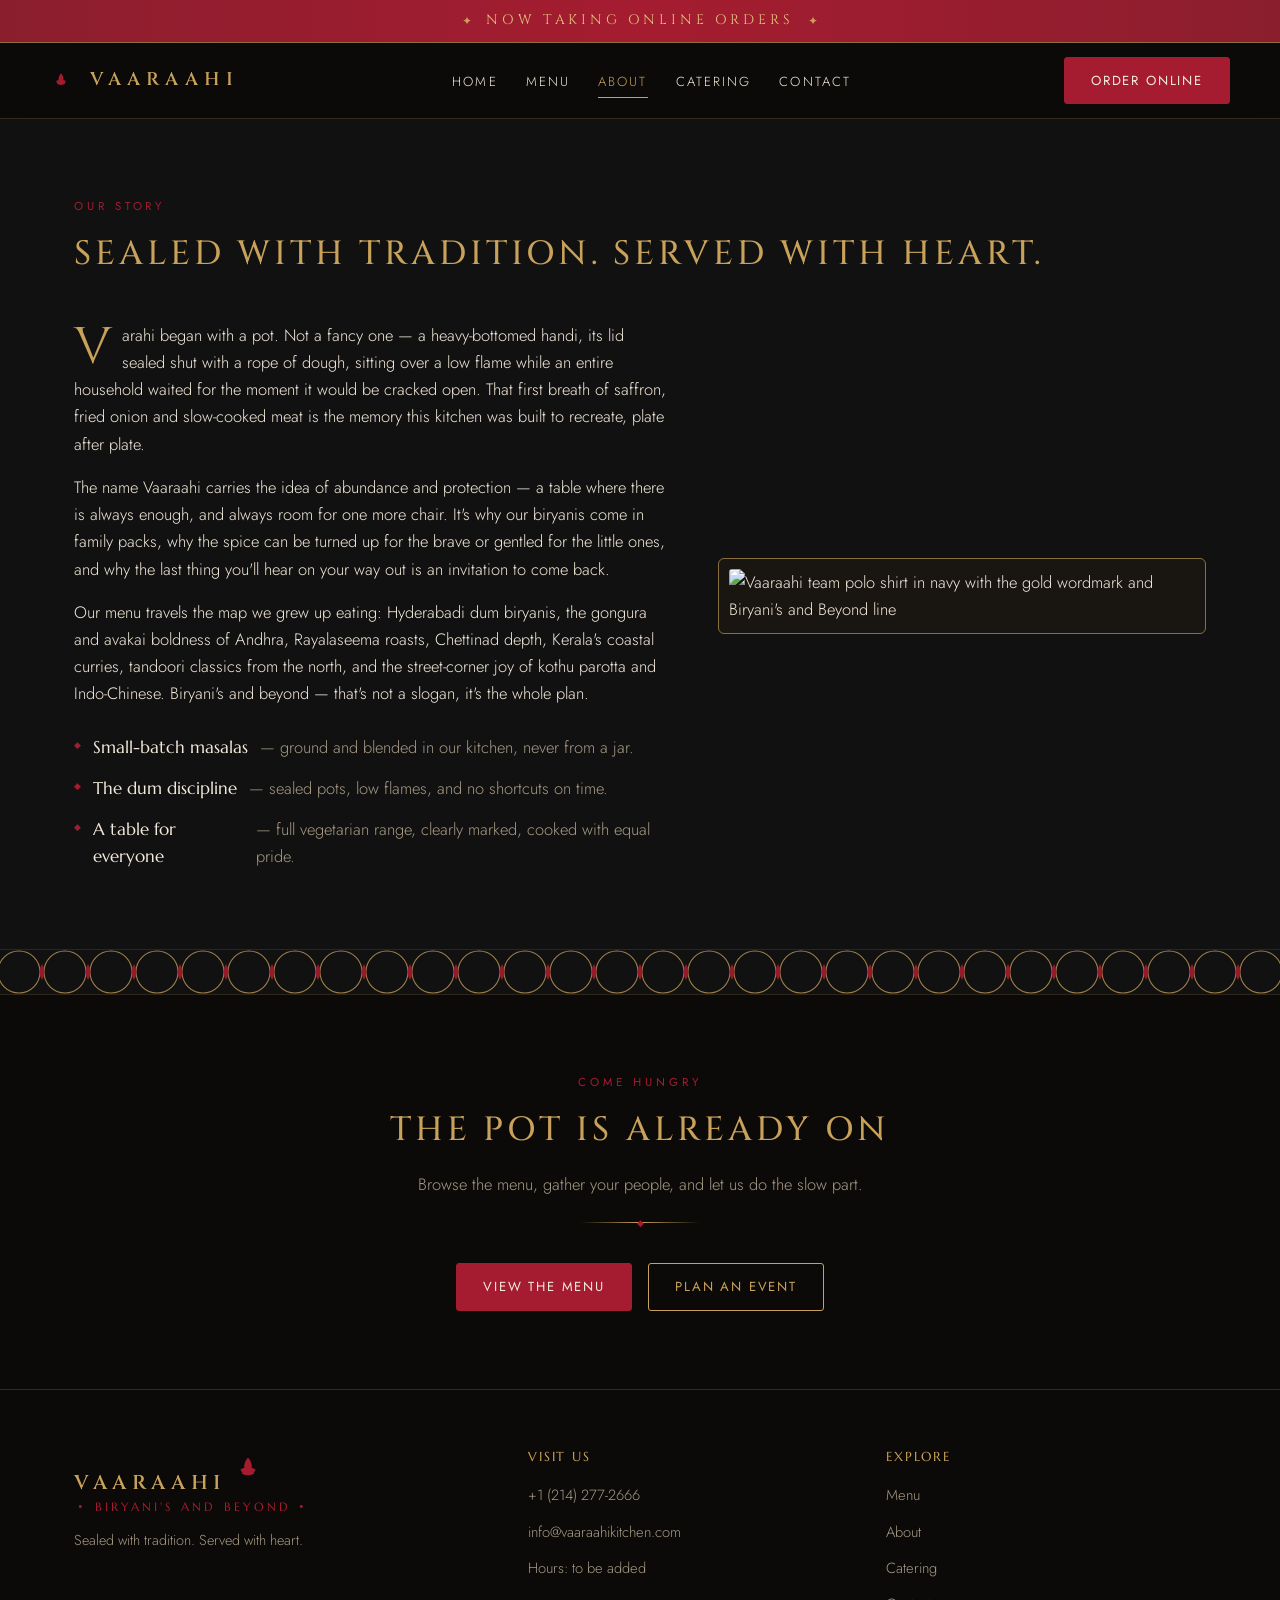
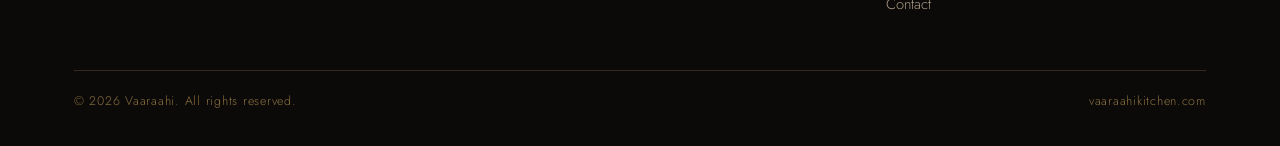
==== commit 00d60623: "commit commit" ====
--- a/about.html
+++ b/about.html
@@ -1,6 +1,13 @@
 <!DOCTYPE html>
 <html lang="en">
 <head>
+<script async src="https://www.googletagmanager.com/gtag/js?id=G-8SVKTESDHC"></script>
+<script>
+  window.dataLayer = window.dataLayer || [];
+  function gtag(){dataLayer.push(arguments);}
+  gtag('js', new Date());
+  gtag('config', 'G-8SVKTESDHC');
+</script>
 <meta charset="UTF-8">
 <meta name="viewport" content="width=device-width, initial-scale=1.0">
 <title>About — Vaaraahi | Biryani's and Beyond</title>
@@ -104,8 +111,7 @@
         <ul>
           <li><a href="tel:+12142772666">+1 (214) 277-2666</a></li>
           <li><a href="mailto:info@vaaraahikitchen.com">info@vaaraahikitchen.com</a></li>
-          <li><span>Mon &ndash; Thu: 11 AM &ndash; 11 PM</span></li>
-          <li><span>Fri &ndash; Sun: 11 AM &ndash; 12 AM</span></li>
+          <li><span>Hours: to be added</span></li>
         </ul>
       </div>
       <div>
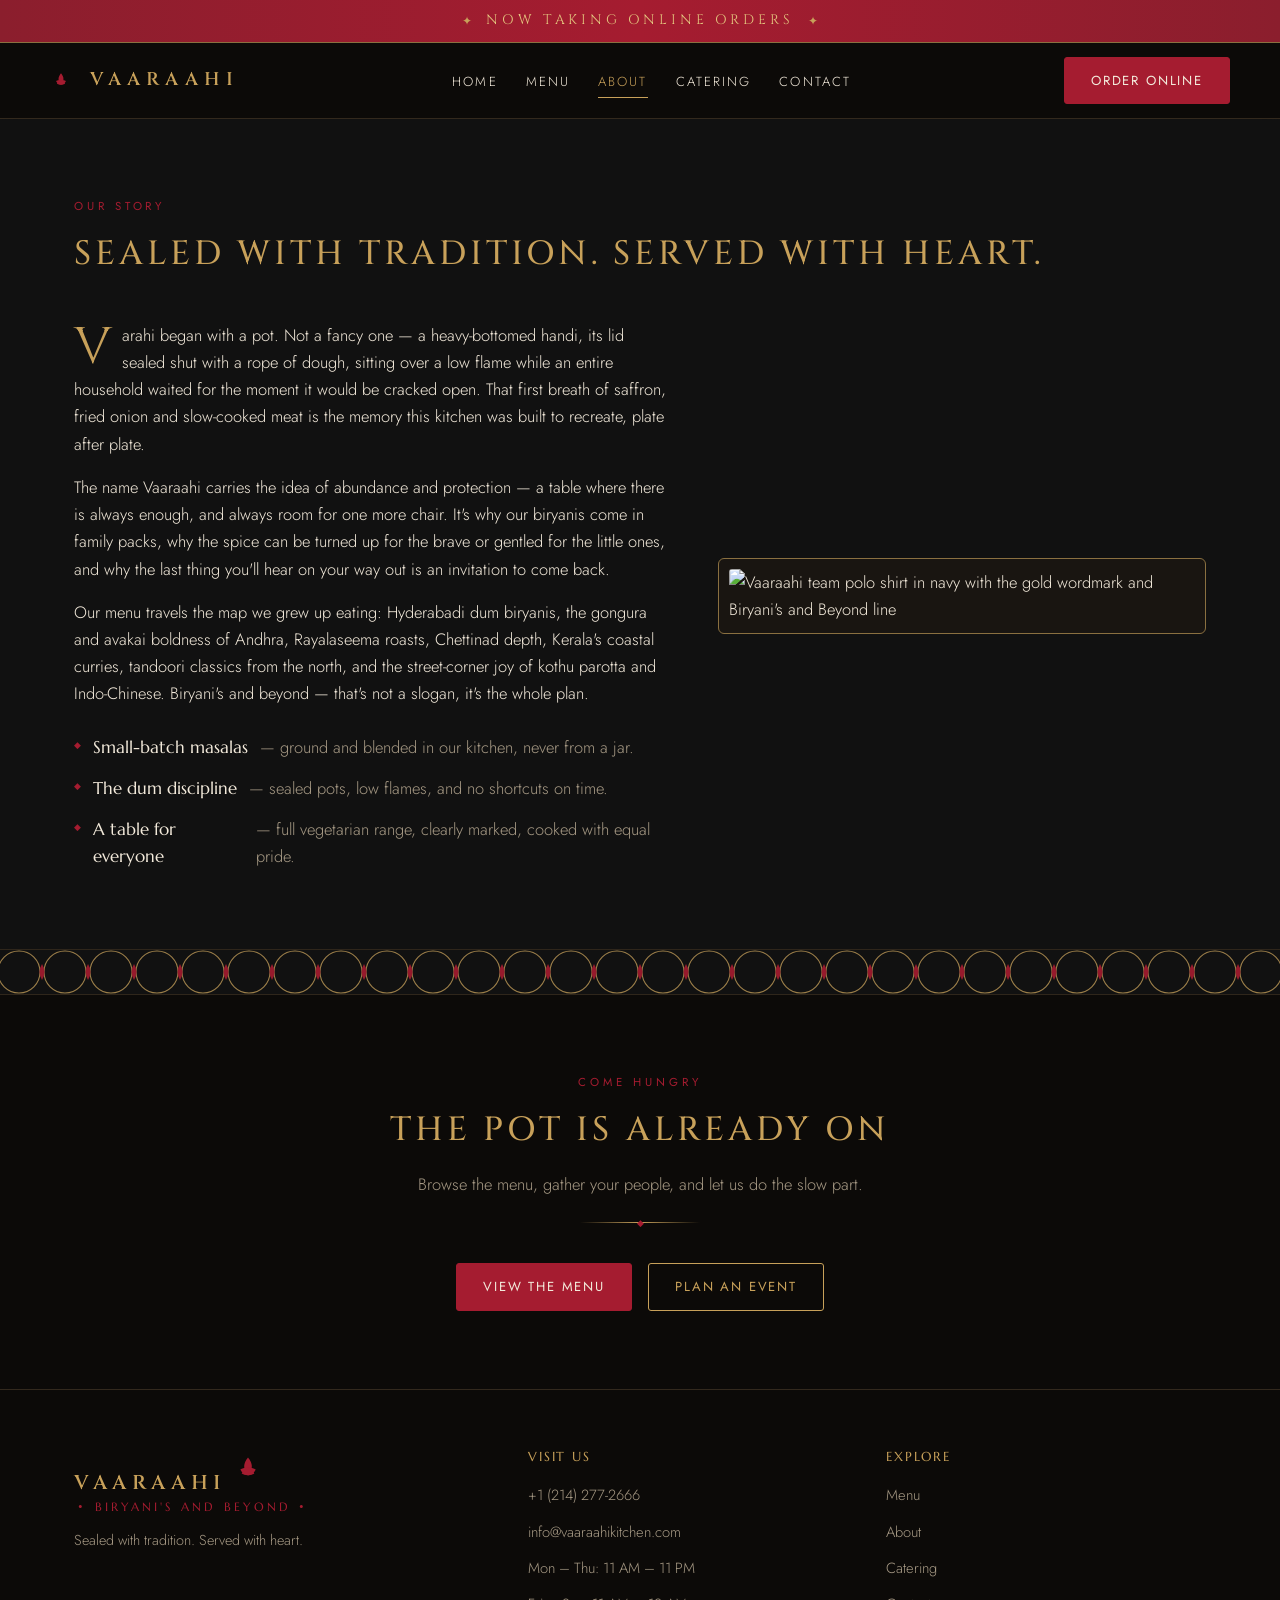
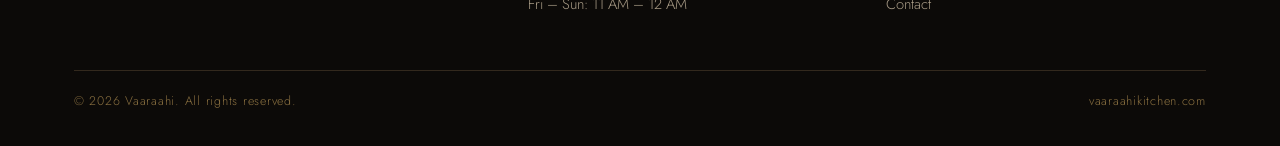
==== commit 047bd8a3: "Merge branch 'main' of https://github.com/Vaaraahikitchen/vaaraahi" ====
--- a/about.html
+++ b/about.html
@@ -111,7 +111,8 @@
         <ul>
           <li><a href="tel:+12142772666">+1 (214) 277-2666</a></li>
           <li><a href="mailto:info@vaaraahikitchen.com">info@vaaraahikitchen.com</a></li>
-          <li><span>Hours: to be added</span></li>
+          <li><span>Mon &ndash; Thu: 11 AM &ndash; 11 PM</span></li>
+          <li><span>Fri &ndash; Sun: 11 AM &ndash; 12 AM</span></li>
         </ul>
       </div>
       <div>
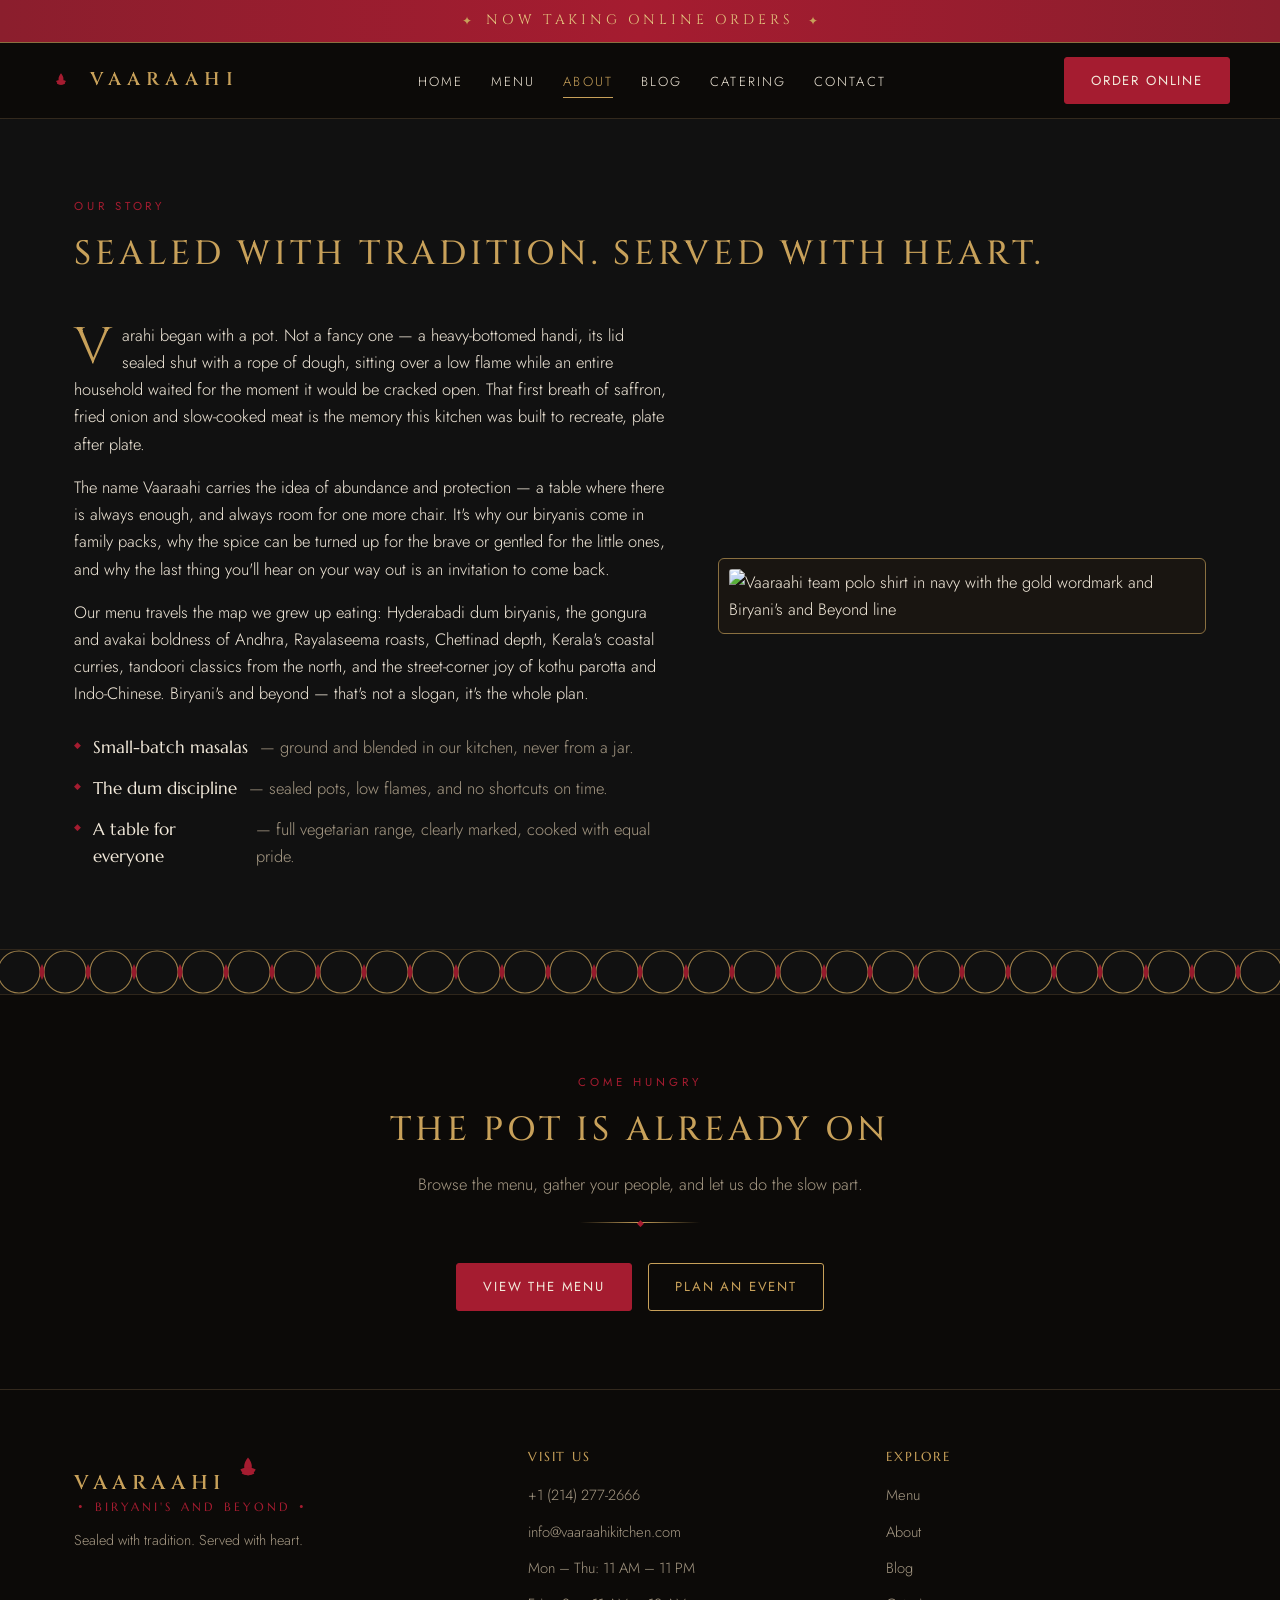
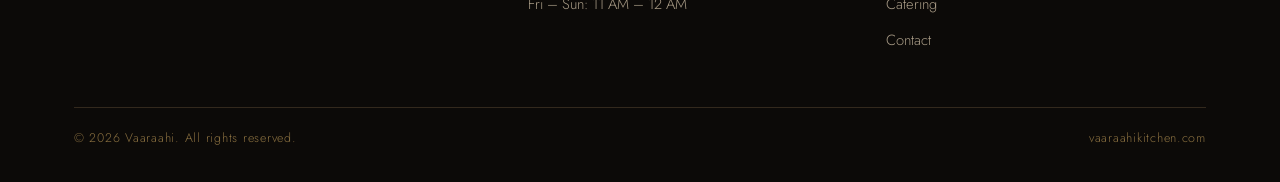
==== commit e12827ff: "blogs page creations" ====
--- a/about.html
+++ b/about.html
@@ -43,6 +43,7 @@
         <li><a href="index.html">Home</a></li>
         <li><a href="menu.html">Menu</a></li>
         <li><a href="about.html" aria-current="page">About</a></li>
+        <li><a href="blogs.html">Blog</a></li>
         <li><a href="catering.html">Catering</a></li>
         <li><a href="contact.html">Contact</a></li>
       </ul>
@@ -120,6 +121,7 @@
         <ul>
           <li><a href="menu.html">Menu</a></li>
           <li><a href="about.html">About</a></li>
+          <li><a href="blogs.html">Blog</a></li>
           <li><a href="catering.html">Catering</a></li>
           <li><a href="contact.html">Contact</a></li>
         </ul>
--- a/css/styles.css
+++ b/css/styles.css
@@ -219,6 +219,61 @@
   color: var(--burgundy); font-size: 9px; background: inherit; padding: 0 8px;
 }
 
+/* ---------- Blog ---------- */
+.blog-hero {
+  padding: 72px 0 58px; text-align: center;
+  background: radial-gradient(55% 90% at 50% 0, rgba(200,161,90,0.12), transparent 75%);
+}
+.blog-hero h1 {
+  font-family: var(--font-display); color: var(--gold); font-weight: 500;
+  font-size: clamp(1.8rem, 4vw, 2.7rem); letter-spacing: 0.12em;
+  text-transform: uppercase;
+}
+.blog-hero .lede { max-width: 640px; margin: 12px auto 0; color: var(--muted); }
+.blog-grid {
+  display: grid; grid-template-columns: repeat(auto-fit, minmax(260px, 1fr));
+  gap: 24px; margin-top: 34px;
+}
+.blog-card {
+  overflow: hidden; background: var(--panel); border: 1px solid var(--line);
+  border-radius: var(--radius); transition: transform .25s ease, border-color .25s ease;
+}
+.blog-card:hover { transform: translateY(-4px); border-color: var(--gold-dim); }
+.blog-card-art {
+  min-height: 150px; display: grid; place-items: center; position: relative;
+  overflow: hidden; background:
+    radial-gradient(circle at center, rgba(200,161,90,0.18), transparent 58%),
+    linear-gradient(135deg, #261a12, #111);
+  border-bottom: 1px solid var(--line); color: var(--gold);
+  font-family: var(--font-name); font-size: 3.2rem;
+}
+.blog-card-art::before, .blog-card-art::after {
+  content: ""; position: absolute; width: 112px; height: 112px;
+  border: 1px solid rgba(200,161,90,0.24); border-radius: 50%;
+}
+.blog-card-art::after { width: 82px; height: 82px; }
+.blog-card-body { padding: 22px; }
+.blog-card-body .eyebrow { margin-bottom: 8px; }
+.blog-card h2 {
+  font-family: var(--font-name); font-size: 1.24rem; font-weight: 400;
+  line-height: 1.4; color: var(--cream); margin-bottom: 10px;
+}
+.blog-card p { color: var(--muted); font-size: 0.94rem; }
+.blog-read-link {
+  display: inline-block; margin-top: 16px; color: var(--gold);
+  font-size: 0.8rem; letter-spacing: 0.12em; text-transform: uppercase;
+}
+.blog-read-link:hover { color: var(--gold-hi); }
+.blog-article { max-width: 780px; margin: 0 auto; scroll-margin-top: 100px; }
+.blog-article + .blog-article { margin-top: 52px; }
+.blog-article h2 {
+  font-family: var(--font-display); color: var(--gold); font-weight: 500;
+  font-size: clamp(1.3rem, 3vw, 1.8rem); line-height: 1.4; margin-bottom: 18px;
+}
+.blog-article p { color: var(--muted); margin-top: 14px; }
+.blog-article p:first-of-type { color: var(--cream); }
+.blog-article .blog-read-link { margin-top: 22px; }
+
 /* ---------- Signature dishes (home) ---------- */
 .dish-grid {
   margin-top: 44px; display: grid; gap: 26px;
@@ -435,6 +490,17 @@
   .about-cols { grid-template-columns: 1fr; }
   .footer-grid { grid-template-columns: 1fr 1fr; }
 }
+@media (max-width: 820px) {
+  .nav-toggle { display: block; }
+  .nav-links {
+    display: none; position: absolute; left: 0; right: 0; top: 100%;
+    flex-direction: column; gap: 0; background: rgba(12,10,8,0.98);
+    border-bottom: 1px solid var(--line); padding: 10px 24px 18px;
+  }
+  .nav-links.open { display: flex; }
+  .nav-links li { width: 100%; }
+  .nav-links a { display: block; padding: 12px 0; border-bottom: 1px solid var(--line); }
+}
 @media (max-width: 760px) {
   .nav-toggle { display: block; }
   .nav-links {
